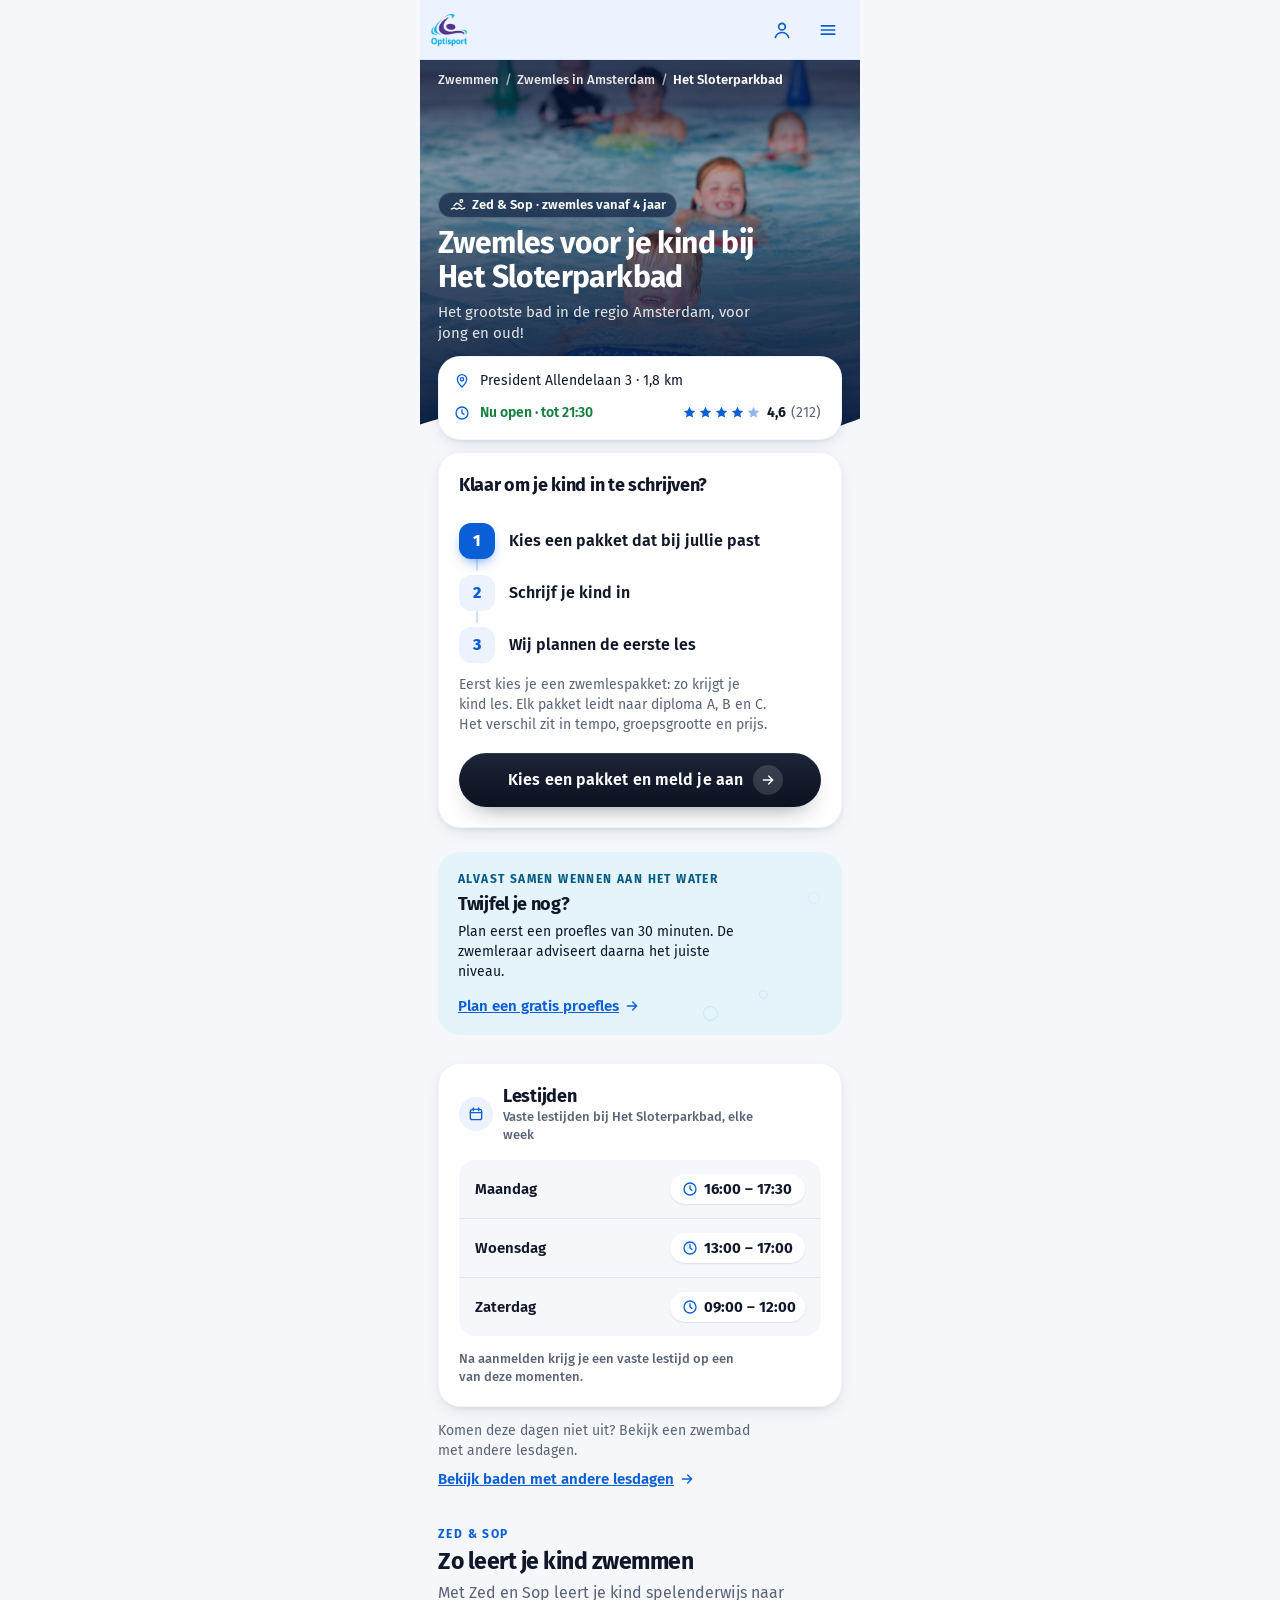
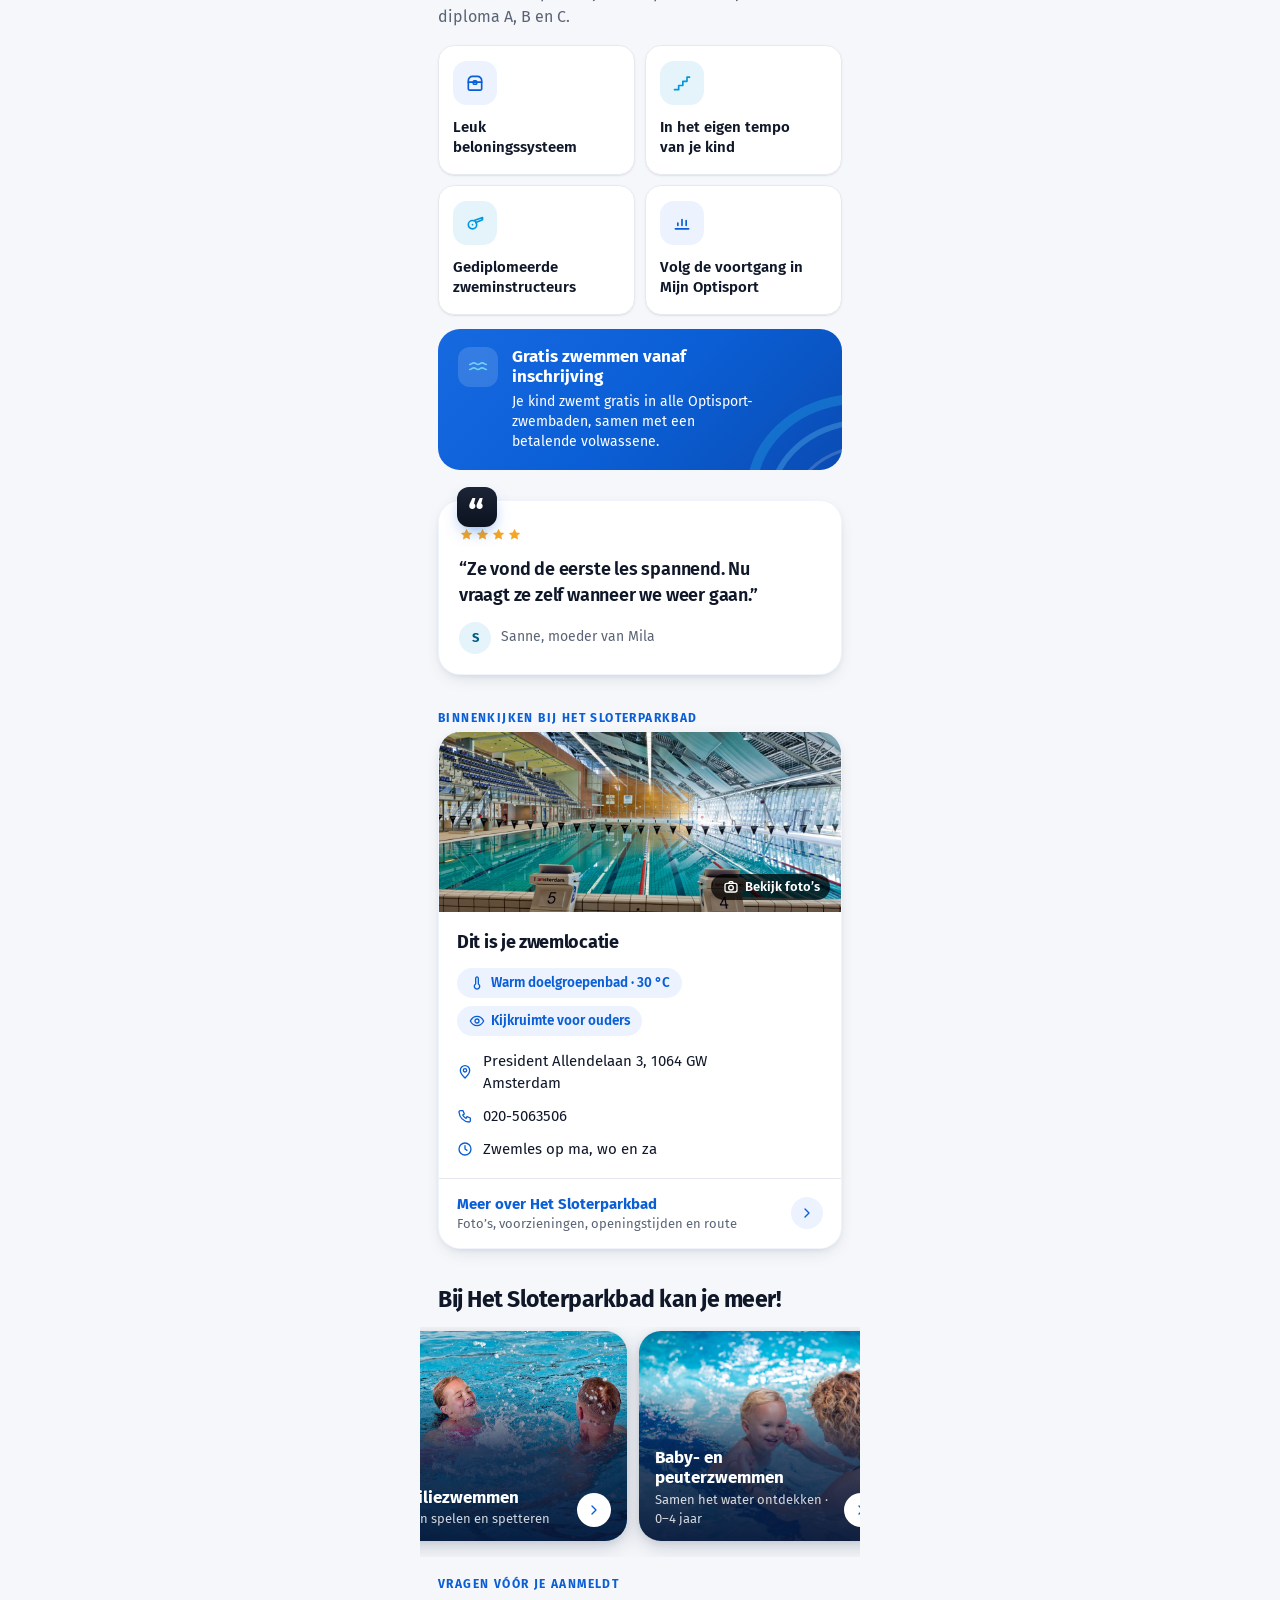
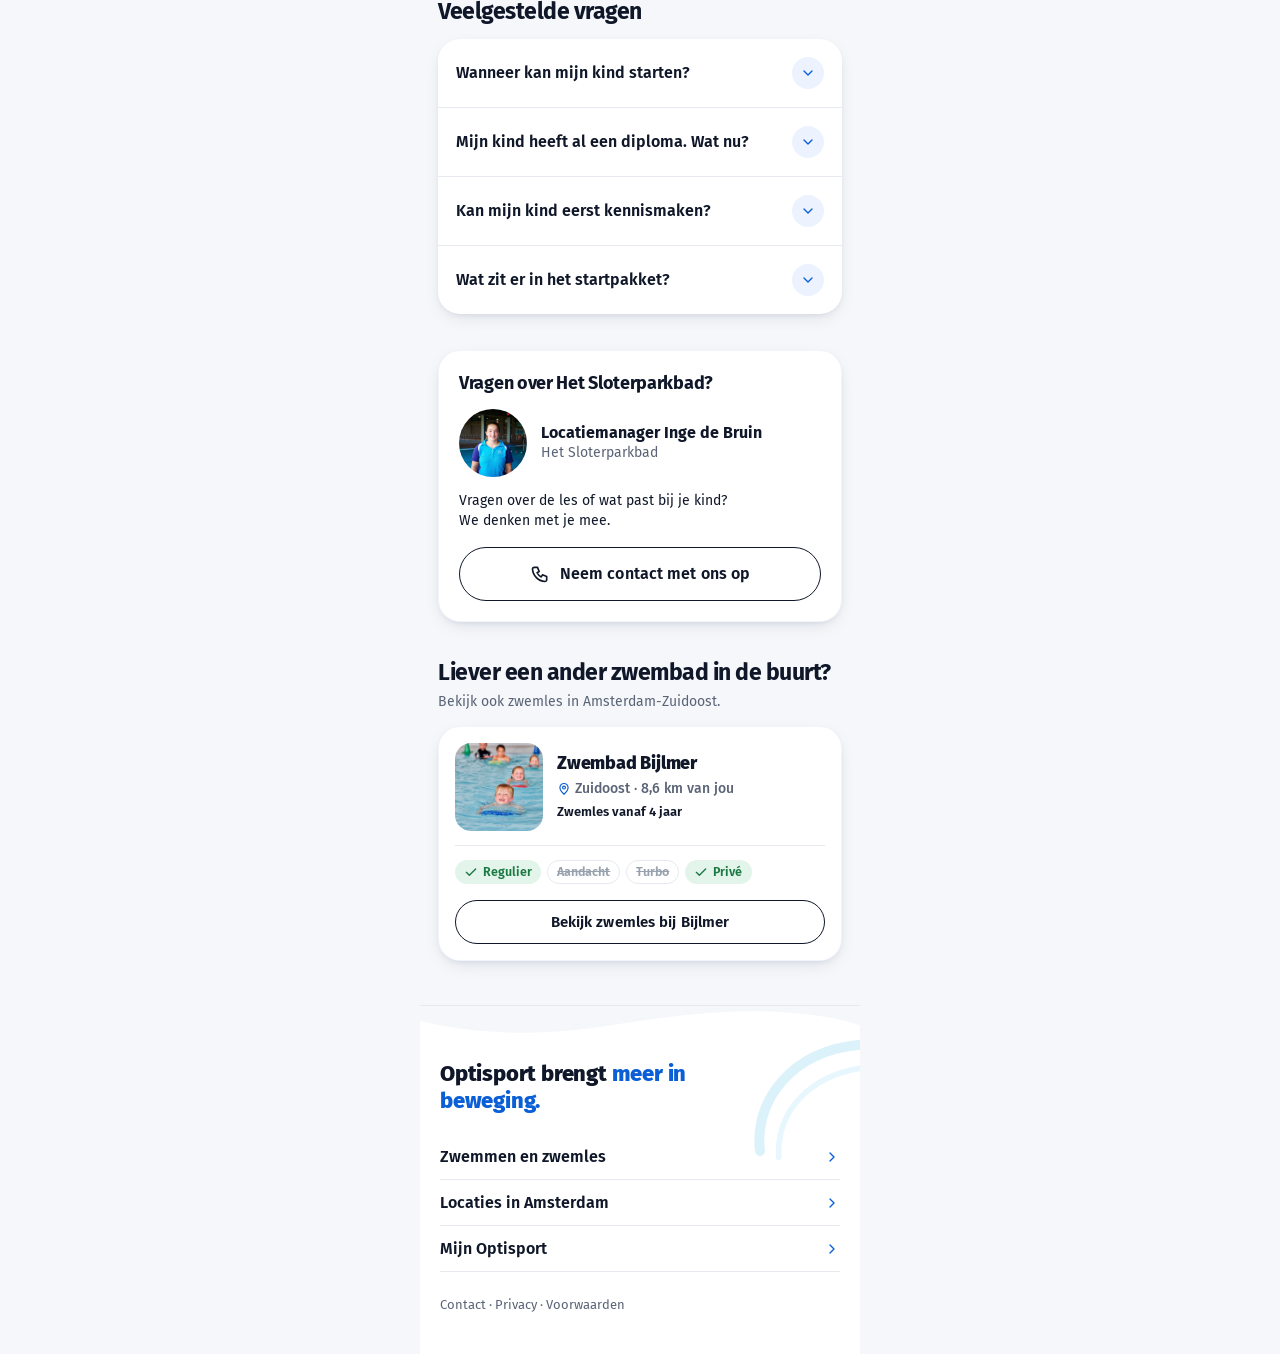
==== screens/02-sloterparkbad.html @ 62a580e4 "Zwemles klantreis prototype Co-Authored-By: Claude Opus 5.5 <noreply@anthropic.com>" ====
<!doctype html>
<html lang="nl">
<head>
  <meta charset="utf-8">
  <meta name="viewport" content="width=device-width, initial-scale=1">
  <title>Zwemles bij Het Sloterparkbad · Optisport</title>
  <link rel="stylesheet" href="../css/base.css">
  <style>
    /* NEW 02 · Het Sloterparkbad (Figma 737:11182) */
    .eyebrow { font-weight: 700; font-size: 12px; line-height: 14.4px; letter-spacing: 1.4px; text-transform: uppercase; color: var(--blue); }
    .h2 { font-weight: 700; font-size: 23px; line-height: 28px; letter-spacing: -0.5px; color: var(--ink); }
    .h3 { font-weight: 700; font-size: 18px; line-height: 24px; letter-spacing: -0.3px; color: var(--ink); }
    .link { display: inline-flex; align-items: center; gap: 5.3px; font-weight: 600; font-size: 15px; line-height: 18px; color: var(--blue); }
    .link span { text-decoration: underline; text-underline-position: from-font; }
    .link img { width: 16px; height: 16px; }
    .wrap { padding: 0 var(--gutter); }

    /* ---------- photo hero ---------- */
    .phero { position: relative; height: 400px; overflow: hidden; color: #fff; }
    .phero__img { position: absolute; left: 0; top: 0; width: 100%; height: 371px; object-fit: cover; }
    .phero__shade { position: absolute; left: 0; top: 0; width: 100%; height: 371px;
      background: linear-gradient(180deg, rgba(6,23,58,.8) 0%, rgba(6,23,58,.7) 12%, rgba(15,30,60,.3) 26%, rgba(15,30,60,.35) 38%, rgba(15,30,60,.72) 58%, rgba(6,23,58,.95) 100%); }
    .phero__wave { position: absolute; left: 0; top: 341px; width: 100%; height: 44px; }
    .phero__in { position: relative; padding: 0 var(--gutter); }
    .crumbs { height: 39.5px; padding-top: 12px; display: flex; gap: 5.6px; font-weight: 500; font-size: 13px; line-height: 15.6px; white-space: nowrap; color: rgba(255,255,255,.88); overflow: hidden; }
    .crumbs > * { flex: none; }
    .crumbs b { flex: 0 1 auto; min-width: 0; overflow: hidden; text-overflow: ellipsis; }
    .crumbs .sep { color: rgba(255,255,255,.6); }
    .crumbs b { font-weight: 600; color: #fff; }
    .pill-glass { margin-top: 92.5px; display: inline-flex; align-items: center; gap: 6px; height: 26px; padding: 0 10.3px 0 11px;
      background: rgba(6,23,58,.62); border: 1px solid rgba(255,255,255,.22); border-radius: 13px; backdrop-filter: blur(4px);
      font-weight: 600; font-size: 13px; line-height: 15.6px; white-space: nowrap; }
    .pill-glass img { width: 16px; height: 16px; }
    .phero h1 { margin-top: 8px; max-width: 318.6px; font-weight: 700; font-size: 30px; line-height: 34px; letter-spacing: -0.6px; }
    .phero__lead { margin-top: 8px; max-width: 345.3px; font-size: 15px; line-height: 21px; color: rgba(255,255,255,.85); }

    /* ---------- loc strip ---------- */
    .loc { position: relative; z-index: 2; margin: -104px var(--gutter) 0; min-height: 84px; padding: 12.8px 19.6px 12px 15px; overflow: hidden; }
    .loc__row { display: flex; flex-wrap: wrap; align-items: center; gap: 10px; font-size: 14px; line-height: 22px; white-space: nowrap; }
    .loc__row img { width: 16px; height: 16px; }
    .loc__row + .loc__row { margin-top: 10px; }
    .loc__open { font-weight: 600; color: #15803d; }
    .loc__rate { margin-left: auto; display: flex; align-items: center; }
    .loc__stars { display: flex; gap: 1px; margin-right: 6px; }
    .loc__stars img { width: 15px; height: 15px; }
    .loc__rate b { font-weight: 700; margin-right: 5.1px; }
    .loc__rate span { color: var(--muted); }

    /* ---------- steps card ---------- */
    .steps { position: relative; margin: 12px var(--gutter) 0; padding: 20px 20px 20px; }
    .step { display: flex; align-items: center; gap: 14px; min-height: 36px; font-weight: 600; font-size: 16px; line-height: 19.2px; }
    .step__n { width: 36px; height: 36px; border-radius: 12px; background: var(--bar); color: var(--blue); display: grid; place-items: center;
      font-weight: 800; font-size: 16px; line-height: 19.2px; flex: none; }
    .step__n--on { background: var(--blue); color: #fff; box-shadow: 0 6px 14px -6px rgba(11,95,214,.8); }
    .step__line { width: 2px; height: 12px; margin: 0 0 4px 17px; background: #cfe1ff; border-radius: 1px; }
    .steps .h3 { margin-bottom: 26px; }
    .steps__txt { margin-top: 11.8px; max-width: 309.9px; font-size: 14px; line-height: 20px; color: var(--muted); }
    .steps .btn { margin-top: 18.2px; padding-left: 11px; }

    /* ---------- trial ---------- */
    .trial { position: relative; margin: 24px var(--gutter) 0; min-height: 166px; padding: 19.8px 20px 20px; background: var(--sky); border-radius: 22px; overflow: hidden; }
    .trial .bub { position: absolute; border: 1.5px solid rgba(0,152,218,.14); border-radius: 50%; }
    .trial__eyebrow { font-weight: 700; font-size: 12px; line-height: 14.4px; letter-spacing: 1.4px; text-transform: uppercase; color: #035c85; }
    .trial .h3 { margin-top: 5.8px; }
    .trial p.trial__txt { margin-top: 5.8px; max-width: 298.8px; font-size: 14px; line-height: 20px; }
    .trial .link { margin-top: 15.2px; position: relative; }

    /* ---------- lestijden ---------- */
    .times { margin: 28px var(--gutter) 0; padding: 20px 20px 20.2px; }
    .times__head { display: flex; gap: 10px; }
    .times__head > div:last-child { min-width: 0; }
    .times__ic { width: 34px; height: 34px; border-radius: 17px; background: var(--bar); display: grid; place-items: center; margin-top: 13px; flex: none; }
    .times__ic img { width: 16px; height: 16px; }
    .times__sub { max-width: 250.5px; font-weight: 500; font-size: 13px; line-height: 18px; color: var(--muted); margin-top: -0.2px; }
    .sched { margin-top: 16.2px; background: var(--page); border-radius: 16px; }
    .sched__row { display: flex; align-items: center; justify-content: space-between; gap: 8px; height: 58px; padding: 0 16px; font-weight: 600; font-size: 15px; line-height: 18px; }
    .sched__row + .sched__row { height: 59px; border-top: 1px solid #e6eaf0; }
    .sched__time { display: flex; align-items: center; gap: 6px; width: 135.3px; height: 30px; padding-left: 12px; background: #fff; border-radius: 15px;
      font-weight: 700; white-space: nowrap; filter: drop-shadow(0 1px .5px rgba(15,30,60,.04)) drop-shadow(0 1px 1px rgba(15,30,60,.06)); }
    .sched__time img { width: 16px; height: 16px; }
    .times__foot { margin-top: 13.8px; max-width: 298.6px; font-weight: 500; font-size: 13px; line-height: 18px; color: var(--muted); }
    .other { margin-top: 13.8px; max-width: 338.5px; font-size: 14px; line-height: 20px; color: var(--muted); }
    .other + .link { margin-top: 9.2px; }

    /* ---------- Zed & Sop ---------- */
    .zed { margin-top: 38.8px; }
    .zed .h2 { margin-top: 5.6px; }
    .zed__lead { margin-top: 6.2px; max-width: 347.4px; font-size: 16px; line-height: 24px; color: var(--muted); }
    .feats { margin-top: 16px; display: grid; grid-template-columns: 1fr 1fr; gap: 10px; }
    .feat { min-width: 0; min-height: 130px; padding-bottom: 12px; height: auto; padding: 15px 14px 0; background: #fff; border: 1px solid #e6eaf0; border-radius: 16px;
      filter: drop-shadow(0 1px .5px rgba(15,30,60,.04)) drop-shadow(0 1px 1px rgba(15,30,60,.06)); }
    .feat__ic { width: 44px; height: 44px; border-radius: 14px; background: var(--bar); display: grid; place-items: center; }
    .feat__ic--sky { background: var(--sky); }
    .feat__ic img { width: 20px; height: 20px; }
    .feat p { margin-top: 12px; max-width: 144px; font-weight: 600; font-size: 15px; line-height: 20px; }
    @media (max-width: 380px) { .feat p { hyphens: auto; -webkit-hyphens: auto; overflow-wrap: anywhere; } }

    /* ---------- gratis zwemmen ---------- */
    .free { position: relative; margin: 14px var(--gutter) 0; min-height: 141px; padding: 18px 20px 16px 74px; border-radius: 22px; overflow: hidden; color: #fff;
      background: linear-gradient(135deg, #1769e0 0%, #0b5fd6 50%, #0a4cb4 100%); }
    .free__sw { position: absolute; right: -35px; top: 51px; width: 150px; height: 150px; }
    .free__ic { position: absolute; left: 20px; top: 18px; width: 40px; height: 40px; border-radius: 12px; background: rgba(255,255,255,.14); display: grid; place-items: center; }
    .free__ic img { width: 20px; height: 20px; }
    .free h3 { position: relative; max-width: 176.8px; font-weight: 700; font-size: 17px; line-height: 20.4px; padding-top: .1px; }
    .free p { position: relative; margin-top: 3.9px; max-width: 250.2px; font-size: 14px; line-height: 20px; }

    /* ---------- quote ---------- */
    .quote { position: relative; margin: 30px var(--gutter) 0; min-height: 175px; padding: 26px 20px 18px; }
    .quote__mark { position: absolute; left: 18px; top: -14px; width: 40px; height: 40px; border-radius: 12px;
      background: linear-gradient(180deg, #1c2536 0%, #0b1220 100%); box-shadow: 0 8px 18px -8px rgba(11,95,214,.8);
      color: #fff; font-weight: 800; font-size: 34px; line-height: 34px; padding: 9.8px 0 0 11.2px; overflow: hidden; }
    .quote__stars { display: flex; gap: 1px; }
    .quote__stars img { width: 15px; height: 15px; }
    .quote blockquote { margin-top: 14px; max-width: 305.1px; font-weight: 600; font-size: 18px; line-height: 26px; letter-spacing: -0.2px; }
    .quote__by { margin-top: 14px; display: flex; align-items: center; gap: 10px; font-size: 14px; line-height: 16.8px; color: var(--muted); }
    .quote__av { width: 32px; height: 32px; border-radius: 16px; background: var(--sky); color: #035c85; display: grid; place-items: center;
      font-weight: 700; font-size: 13px; line-height: 15.6px; }

    /* ---------- place card ---------- */
    .look { margin-top: 35.8px; }
    .place { position: relative; margin: 5.8px var(--gutter) 0; overflow: hidden; }
    .place__img { position: relative; height: 180px; margin-left: -1px; width: calc(100% + 2px); }
    .place__img img { width: 100%; height: 100%; object-fit: cover; }
    .place__pill { position: absolute; right: 12px; bottom: 12px; display: flex; align-items: center; gap: 6px; height: 26px; width: 119.2px; padding-left: 12px;
      background: rgba(0,0,0,.72); border-radius: 13px; color: #fff; font-weight: 600; font-size: 13px; line-height: 15.6px; white-space: nowrap; }
    .place__pill img { width: 16px; height: 16px; }
    .place__body { padding: 18px 18px 0; }
    .chip { display: inline-flex; align-items: center; gap: 6px; height: 30px; padding: 0 12px; border-radius: 15px; background: var(--bar);
      color: var(--blue); font-weight: 600; font-size: 13.5px; line-height: 16.2px; white-space: nowrap; }
    .chip img { width: 16px; height: 16px; }
    .chips { display: flex; flex-direction: column; align-items: flex-start; gap: 8px; margin-top: 14px; }
    .info { display: flex; min-width: 0; align-items: center; gap: 10px; margin-top: 11px; font-size: 15px; line-height: 22px; }
    .info img { width: 16px; height: 16px; flex: none; }
    .info--addr { margin-top: 14px; }
    .info--addr span { max-width: 230px; min-width: 0; }
    .more { position: relative; margin-top: 18px; min-height: 70px; padding-bottom: 12px; border-top: 1px solid #e6eaf0; padding: 16px 18px 0; display: block; }
    .more b { display: block; font-weight: 700; font-size: 15px; line-height: 18px; color: var(--blue); }
    .more span { display: block; margin-top: 1.2px; font-size: 13px; line-height: 19.2px; color: var(--muted); padding-right: 40px; }
    .more i { position: absolute; right: 18px; top: 18.5px; width: 32px; height: 32px; border-radius: 16px; background: var(--bar); display: grid; place-items: center; }
    .more i img { width: 16px; height: 16px; }

    /* ---------- activities carousel ---------- */
    .acts-title { margin-top: 35.8px; }
    .acts { margin-top: 14.2px; height: 230px; display: flex; gap: 12px; padding: 4px 18px 0; overflow-x: auto; overflow-y: hidden; scrollbar-width: none; }
    .acts::-webkit-scrollbar { display: none; }
    .acts.snap { scroll-snap-type: x mandatory; scroll-padding: 0 18px; }
    .act { position: relative; flex: none; width: 254.9px; height: 210px; border-radius: 22px; overflow: hidden; scroll-snap-align: start;
      filter: drop-shadow(0 2px 3px rgba(15,30,60,.08)) drop-shadow(0 6px 10px rgba(15,30,60,.18)); color: #fff; }
    .act > img { position: absolute; inset: 0; width: 100%; height: 100%; object-fit: cover; }
    .act::after { content: ""; position: absolute; inset: 0; background: linear-gradient(180deg, rgba(0,0,0,0) 25%, rgba(6,23,58,.75) 58%, rgba(6,23,58,.95) 100%); }
    .act__txt { position: absolute; z-index: 1; left: 16px; bottom: 12.6px; }
    .act__txt b { display: block; max-width: 176px; font-weight: 700; font-size: 17px; line-height: 20.4px; }
    .act__txt span { display: block; margin-top: 1.2px; max-width: 176px; font-size: 13px; line-height: 19.2px; color: rgba(255,255,255,.82); }
    .act__go { position: absolute; z-index: 1; right: 16px; bottom: 14px; width: 34px; height: 34px; border-radius: 17px; background: #fff; display: grid; place-items: center; }
    .act__go img { width: 16px; height: 16px; }

    /* ---------- FAQ ---------- */
    .faq-eyebrow { margin-top: 19.8px; }
    .faq-title { margin-top: 5.6px; }
    .faq { margin: 14.2px var(--gutter) 0; background: #fff; border-radius: 22px; box-shadow: var(--shadow-card); overflow: hidden; }
    .faq__item + .faq__item { border-top: 1px solid #e6eaf0; }
    .faq__q { position: relative; display: flex; align-items: center; width: 100%; min-height: 68px; padding: 17.8px 18px; text-align: left;
      font-weight: 600; font-size: 16px; line-height: 19.2px; }
    .faq__q span { max-width: calc(100% - 50px); }
    .faq__chev { position: absolute; right: 18px; top: 50%; margin-top: -16px; width: 32px; height: 32px; border-radius: 16px; background: var(--bar);
      display: grid; place-items: center; transform: rotate(90deg); transition: transform .2s ease; }
    .faq__chev img { width: 16px; height: 16px; }
    .faq__item.open .faq__chev { transform: rotate(-90deg); }
    .faq__a { display: none; padding: 0 18px 18px; font-size: 14px; line-height: 20px; color: var(--muted); }
    .faq__item.open .faq__a { display: block; }

    /* ---------- contact ---------- */
    .contact { margin: 36px var(--gutter) 0; padding: 20px 20px 20px; }
    .contact__who { margin-top: 14px; display: flex; align-items: center; gap: 14px; }
    .contact__av { width: 68px; height: 68px; border-radius: 34px; overflow: hidden; flex: none; }
    .contact__av img { width: 100%; height: 100%; object-fit: cover; }
    .contact__who > div:last-child { min-width: 0; }
    .contact__who b { display: block; font-weight: 700; font-size: 16px; line-height: 19.2px; }
    .contact__who span { display: block; margin-top: .5px; font-size: 14px; line-height: 20px; color: var(--muted); }
    .contact__txt { margin-top: 13.8px; max-width: 287.8px; font-size: 14px; line-height: 20px; }
    .contact .btn { margin-top: 16.2px; }
    .contact .btn img { width: 20px; height: 20px; }

    /* ---------- alternatief ---------- */
    .alt-title { margin-top: 35.8px; }
    .alt-sub { margin-top: 6px; font-size: 14px; line-height: 20px; color: var(--muted); }
    .alt { margin: 14.2px var(--gutter) 0; padding: 16px; }
    .alt__top { display: flex; gap: 14px; }
    .alt__top > div:last-child { min-width: 0; }
    .alt__media { width: 88px; height: 88px; border-radius: 16px; overflow: hidden; flex: none; }
    .alt__media img { width: 100%; height: 100%; object-fit: cover; }
    .alt__name { margin-top: 10.2px; font-weight: 800; font-size: 18px; line-height: 21.6px; letter-spacing: -0.2px; }
    .alt__dist { margin-top: 4px; display: flex; align-items: center; gap: 4px; font-weight: 500; font-size: 14px; line-height: 20px; color: var(--muted); }
    .alt__dist img { width: 14px; height: 14px; flex: none; }
    .alt__age { margin-top: 4px; font-weight: 600; font-size: 13px; line-height: 18px; }
    .tags { margin-top: 14px; border-top: 1px solid #e6eaf0; padding-top: 14px; display: flex; flex-wrap: wrap; gap: 6px; }
    .tag { display: flex; align-items: center; height: 24px; border-radius: 12px; font-weight: 600; font-size: 12.5px; line-height: 15px; white-space: nowrap; }
    .tag--on { gap: 4px; padding: 0 9.3px 0 8px; background: #e3f4ea; color: #1b7a43; }
    .tag--on img { width: 16px; height: 16px; }
    .tag--off { padding: 0 9px; border: 1px solid #e6eaf0; color: #98a1ae; text-decoration: line-through; text-decoration-skip-ink: none; }
    .alt .btn { margin-top: 16px; height: 44px; border-radius: 22px; font-size: 15px; line-height: 18px; }

    /* ---------- footer ---------- */
    .foot { position: relative; margin-top: 44px; min-height: 349.3px; padding-bottom: 20px; background: #fff; border-top: 1px solid #e6eaf0; overflow: hidden; padding: 55.5px 20px 0; }
    .foot__wave { position: absolute; left: 0; top: -1px; width: 100%; height: 34px; }
    .foot__sw { position: absolute; right: -25px; top: 20px; width: 150px; height: 150px; }
    .foot__claim { position: relative; max-width: 247.2px; font-weight: 800; font-size: 22px; line-height: 26.4px; letter-spacing: -0.2px; }
    .foot__claim em { font-style: normal; color: var(--blue); }
    .foot__links { position: relative; margin-top: 21.5px; }
    .foot__links a { display: flex; align-items: center; justify-content: space-between; height: 44px; border-bottom: 1px solid #e6eaf0;
      font-weight: 600; font-size: 16px; line-height: 19.2px; }
    .foot__links a + a { margin-top: 2px; }
    .foot__links img { width: 16px; height: 16px; }
    .foot__legal { position: relative; margin-top: 25.9px; font-size: 13px; line-height: 15.6px; color: var(--muted); }
  </style>
</head>
<body>
<div class="screen">
  <header class="os-bar">
    <img class="os-bar__logo" src="../assets/5b88d.png" alt="Optisport">
    <a href="#" class="os-bar__icon os-bar__icon--user" aria-label="Mijn Optisport"><img src="../assets/5d9eb.svg" width="20" height="20" alt=""></a>
    <button class="os-bar__icon os-bar__icon--menu" aria-label="Menu"><img src="../assets/847ef.svg" width="20" height="20" alt=""></button>
  </header>

  <!-- photo hero -->
  <section class="phero">
    <img class="phero__img" src="../assets/f06ce.png" alt="">
    <div class="phero__shade"></div>
    <img class="phero__wave" src="../assets/1332f.svg" width="390" height="44" alt="">
    <div class="phero__in">
      <nav class="crumbs" aria-label="Kruimelpad">
        <a href="#">Zwemmen</a><span class="sep">/</span><a href="01-zwemles-amsterdam.html">Zwemles in Amsterdam</a><span class="sep">/</span><b>Het Sloterparkbad</b>
      </nav>
      <div class="pill-glass"><img src="../assets/069de.svg" width="16" height="16" alt="">Zed &amp; Sop · zwemles vanaf 4 jaar</div>
      <h1>Zwemles voor je kind bij Het Sloterparkbad</h1>
      <p class="phero__lead">Het grootste bad in de regio Amsterdam, voor jong en oud!</p>
    </div>
  </section>

  <!-- adres / openingstijden -->
  <div class="card loc">
    <p class="loc__row"><img src="../assets/a7cdd.svg" width="16" height="16" alt="">President Allendelaan 3 · 1,8 km</p>
    <div class="loc__row">
      <img src="../assets/0c7d9.svg" width="16" height="16" alt=""><span class="loc__open">Nu open · tot 21:30</span>
      <div class="loc__rate">
        <div class="loc__stars">
          <img src="../assets/ccf11.svg" width="15" height="15" alt=""><img src="../assets/ccf11.svg" width="15" height="15" alt=""><img src="../assets/ccf11.svg" width="15" height="15" alt=""><img src="../assets/ccf11.svg" width="15" height="15" alt=""><img src="../assets/dbc26.svg" width="15" height="15" alt="">
        </div>
        <b>4,6</b><span>(212)</span>
      </div>
    </div>
  </div>

  <!-- stappen -->
  <section class="card steps">
    <h2 class="h3">Klaar om je kind in te schrijven?</h2>
    <div class="step"><span class="step__n step__n--on">1</span>Kies een pakket dat bij jullie past</div>
    <div class="step__line"></div>
    <div class="step"><span class="step__n">2</span>Schrijf je kind in</div>
    <div class="step__line"></div>
    <div class="step"><span class="step__n">3</span>Wij plannen de eerste les</div>
    <p class="steps__txt">Eerst kies je een zwemlespakket: zo krijgt je kind les. Elk pakket leidt naar diploma A, B en C. Het verschil zit in tempo, groepsgrootte en prijs.</p>
    <a class="btn btn-primary" href="02b-zwemlespakket.html">Kies een pakket en meld je aan<span class="btn__arrow"><img src="../assets/ce6c4.svg" width="16" height="16" alt=""></span></a>
  </section>

  <!-- proefles -->
  <section class="trial">
    <i class="bub" style="right:74.4px;top:138.3px;width:8.8px;height:8.8px;opacity:.9"></i>
    <i class="bub" style="right:124.5px;top:153.8px;width:15px;height:15px;opacity:.95"></i>
    <i class="bub" style="right:22px;top:40px;width:12px;height:12px;opacity:.5"></i>
    <p class="trial__eyebrow">Alvast samen wennen aan het water</p>
    <h2 class="h3">Twijfel je nog?</h2>
    <p class="trial__txt">Plan eerst een proefles van 30 minuten. De zwemleraar adviseert daarna het juiste niveau.</p>
    <a class="link" href="#"><span>Plan een gratis proefles</span><img src="../assets/c2886.svg" width="16" height="16" alt=""></a>
  </section>

  <!-- lestijden -->
  <section class="card times">
    <div class="times__head">
      <div class="times__ic"><img src="../assets/b59a3.svg" width="16" height="16" alt=""></div>
      <div>
        <h2 class="h3">Lestijden</h2>
        <p class="times__sub">Vaste lestijden bij Het Sloterparkbad, elke week</p>
      </div>
    </div>
    <div class="sched">
      <div class="sched__row">Maandag<span class="sched__time"><img src="../assets/0c7d9.svg" width="16" height="16" alt="">16:00 – 17:30</span></div>
      <div class="sched__row">Woensdag<span class="sched__time"><img src="../assets/0c7d9.svg" width="16" height="16" alt="">13:00 – 17:00</span></div>
      <div class="sched__row">Zaterdag<span class="sched__time"><img src="../assets/0c7d9.svg" width="16" height="16" alt="">09:00 – 12:00</span></div>
    </div>
    <p class="times__foot">Na aanmelden krijg je een vaste lestijd op een van deze momenten.</p>
  </section>

  <div class="wrap">
    <p class="other">Komen deze dagen niet uit? Bekijk een zwembad met andere lesdagen.</p>
    <a class="link" href="01-zwemles-amsterdam.html"><span>Bekijk baden met andere lesdagen</span><img src="../assets/c2886.svg" width="16" height="16" alt=""></a>

    <!-- Zed & Sop -->
    <section class="zed">
      <p class="eyebrow">Zed &amp; Sop</p>
      <h2 class="h2">Zo leert je kind zwemmen</h2>
      <p class="zed__lead">Met Zed en Sop leert je kind spelenderwijs naar diploma A, B en C.</p>
      <div class="feats">
        <div class="feat"><div class="feat__ic"><img src="../assets/b5486.svg" width="20" height="20" alt=""></div><p>Leuk beloningssysteem</p></div>
        <div class="feat"><div class="feat__ic feat__ic--sky"><img src="../assets/e442c.svg" width="20" height="20" alt=""></div><p>In het eigen tempo van je kind</p></div>
        <div class="feat"><div class="feat__ic feat__ic--sky"><img src="../assets/c47f8.svg" width="20" height="20" alt=""></div><p>Gediplomeerde zweminstructeurs</p></div>
        <div class="feat"><div class="feat__ic"><img src="../assets/4a75a.svg" width="20" height="20" alt=""></div><p>Volg de voortgang in Mijn Optisport</p></div>
      </div>
    </section>
  </div>

  <!-- gratis zwemmen -->
  <section class="free">
    <img class="free__sw" src="../assets/c874e.svg" width="150" height="150" alt="">
    <div class="free__ic"><img src="../assets/93329.svg" width="20" height="20" alt=""></div>
    <h3>Gratis zwemmen vanaf inschrijving</h3>
    <p>Je kind zwemt gratis in alle Optisport-zwembaden, samen met een betalende volwassene.</p>
  </section>

  <!-- quote -->
  <figure class="card quote">
    <div class="quote__mark" aria-hidden="true">“</div>
    <div class="quote__stars">
      <img src="../assets/ec763.svg" width="15" height="15" alt=""><img src="../assets/ec763.svg" width="15" height="15" alt=""><img src="../assets/ec763.svg" width="15" height="15" alt=""><img src="../assets/ec763.svg" width="15" height="15" alt="">
    </div>
    <blockquote>“Ze vond de eerste les spannend. Nu vraagt ze zelf wanneer we weer gaan.”</blockquote>
    <figcaption class="quote__by"><span class="quote__av">S</span>Sanne, moeder van Mila</figcaption>
  </figure>

  <!-- binnenkijken -->
  <p class="eyebrow wrap look">Binnenkijken bij Het Sloterparkbad</p>
  <section class="card place">
    <div class="place__img">
      <img src="../assets/371ac.png" alt="Zwembad van Het Sloterparkbad">
      <a href="#" class="place__pill"><img src="../assets/c6394.svg" width="16" height="16" alt="">Bekijk foto’s</a>
    </div>
    <div class="place__body">
      <h2 class="h3">Dit is je zwemlocatie</h2>
      <div class="chips">
        <span class="chip"><img src="../assets/cd53e.svg" width="16" height="16" alt="">Warm doelgroepenbad · 30 °C</span>
        <span class="chip"><img src="../assets/300d5.svg" width="16" height="16" alt="">Kijkruimte voor ouders</span>
      </div>
      <p class="info info--addr"><img src="../assets/a7cdd.svg" width="16" height="16" alt=""><span>President Allendelaan 3, 1064 GW Amsterdam</span></p>
      <p class="info"><img src="../assets/e19e4.svg" width="16" height="16" alt="">020-5063506</p>
      <p class="info"><img src="../assets/0c7d9.svg" width="16" height="16" alt="">Zwemles op ma, wo en za</p>
    </div>
    <a class="more" href="#"><b>Meer over Het Sloterparkbad</b><span>Foto’s, voorzieningen, openingstijden en route</span><i><img src="../assets/f3c92.svg" width="16" height="16" alt=""></i></a>
  </section>

  <!-- meer activiteiten -->
  <h2 class="h2 wrap acts-title">Bij Het Sloterparkbad kan je meer!</h2>
  <div class="acts" id="acts">
    <a class="act" href="#"><img src="../assets/6709b.png" alt=""><div class="act__txt"><b>Familiezwemmen</b><span>Samen spelen en spetteren</span></div><span class="act__go"><img src="../assets/f3c92.svg" width="16" height="16" alt=""></span></a>
    <a class="act" href="#"><img src="../assets/5eb49.png" alt=""><div class="act__txt"><b>Baby- en peuterzwemmen</b><span>Samen het water ontdekken · 0–4 jaar</span></div><span class="act__go"><img src="../assets/f3c92.svg" width="16" height="16" alt=""></span></a>
    <a class="act" href="#"><img src="../assets/371ac.png" alt=""><div class="act__txt"><b>Banenzwemmen</b><span>Even tijd voor jezelf</span></div><span class="act__go"><img src="../assets/f3c92.svg" width="16" height="16" alt=""></span></a>
  </div>

  <!-- FAQ -->
  <p class="eyebrow wrap faq-eyebrow">Vragen vóór je aanmeldt</p>
  <h2 class="h2 wrap faq-title">Veelgestelde vragen</h2>
  <div class="faq">
    <div class="faq__item">
      <button class="faq__q" type="button" aria-expanded="false"><span>Wanneer kan mijn kind starten?</span><i class="faq__chev"><img src="../assets/f3c92.svg" width="16" height="16" alt=""></i></button>
      <p class="faq__a">Na je aanmelding plannen wij de eerste les op een van de vaste lestijden. Je ontvangt een lesvoorstel dat je eerst beoordeelt.</p>
    </div>
    <div class="faq__item">
      <button class="faq__q" type="button" aria-expanded="false"><span>Mijn kind heeft al een diploma. Wat nu?</span><i class="faq__chev"><img src="../assets/f3c92.svg" width="16" height="16" alt=""></i></button>
      <p class="faq__a">Geef bij de inschrijving aan welk diploma je kind al heeft. Dan stroomt je kind in op het juiste niveau richting diploma B of C.</p>
    </div>
    <div class="faq__item">
      <button class="faq__q" type="button" aria-expanded="false"><span>Kan mijn kind eerst kennismaken?</span><i class="faq__chev"><img src="../assets/f3c92.svg" width="16" height="16" alt=""></i></button>
      <p class="faq__a">Ja. Plan een gratis proefles van 30 minuten. De zwemleraar adviseert daarna het juiste niveau.</p>
    </div>
    <div class="faq__item">
      <button class="faq__q" type="button" aria-expanded="false"><span>Wat zit er in het startpakket?</span><i class="faq__chev"><img src="../assets/f3c92.svg" width="16" height="16" alt=""></i></button>
      <p class="faq__a">Alles wat je kind nodig heeft om met Zed en Sop te beginnen. Je ziet de inhoud bij het kiezen van een zwemlespakket.</p>
    </div>
  </div>

  <!-- contact -->
  <section class="card contact">
    <h2 class="h3">Vragen over Het Sloterparkbad?</h2>
    <div class="contact__who">
      <div class="contact__av"><img src="../assets/0c947.png" alt="Inge de Bruin"></div>
      <div><b>Locatiemanager Inge de Bruin</b><span>Het Sloterparkbad</span></div>
    </div>
    <p class="contact__txt">Vragen over de les of wat past bij je kind? We denken met je mee.</p>
    <a class="btn btn-secondary" href="tel:0205063506"><img src="../assets/544bc.svg" width="20" height="20" alt="">Neem contact met ons op</a>
  </section>

  <!-- ander zwembad -->
  <h2 class="h2 wrap alt-title">Liever een ander zwembad in de buurt?</h2>
  <p class="wrap alt-sub">Bekijk ook zwemles in Amsterdam-Zuidoost.</p>
  <section class="card alt">
    <div class="alt__top">
      <div class="alt__media"><img src="../assets/f06ce.png" alt=""></div>
      <div>
        <h3 class="alt__name">Zwembad Bijlmer</h3>
        <p class="alt__dist"><img src="../assets/735c3.svg" width="14" height="14" alt="">Zuidoost · 8,6 km van jou</p>
        <p class="alt__age">Zwemles vanaf 4 jaar</p>
      </div>
    </div>
    <div class="tags">
      <span class="tag tag--on"><img src="../assets/8d713.svg" width="16" height="16" alt="">Regulier</span>
      <span class="tag tag--off">Aandacht</span>
      <span class="tag tag--off">Turbo</span>
      <span class="tag tag--on"><img src="../assets/8d713.svg" width="16" height="16" alt="">Privé</span>
    </div>
    <a class="btn btn-secondary" href="#">Bekijk zwemles bij Bijlmer</a>
  </section>

  <!-- footer -->
  <footer class="foot">
    <img class="foot__wave" src="../assets/80171.svg" width="390" height="34" alt="">
    <img class="foot__sw" src="../assets/91a0e.svg" width="150" height="150" alt="">
    <p class="foot__claim">Optisport brengt <em>meer in beweging.</em></p>
    <nav class="foot__links">
      <a href="#">Zwemmen en zwemles<img src="../assets/f3c92.svg" width="16" height="16" alt=""></a>
      <a href="01-zwemles-amsterdam.html">Locaties in Amsterdam<img src="../assets/f3c92.svg" width="16" height="16" alt=""></a>
      <a href="#">Mijn Optisport<img src="../assets/f3c92.svg" width="16" height="16" alt=""></a>
    </nav>
    <p class="foot__legal">Contact · Privacy · Voorwaarden</p>
  </footer>
</div>


<script>
  // FAQ-accordeon
  document.querySelectorAll('.faq__q').forEach(function (q) {
    q.addEventListener('click', function () {
      var item = q.parentElement, open = item.classList.toggle('open');
      q.setAttribute('aria-expanded', open);
    });
  });
  // Carrousel: start in de Figma-stand (eerste kaart deels uit beeld), scroll-snap zodra er gescrold wordt
  (function () {
    var acts = document.getElementById('acts');
    acts.scrollLeft = 66;
    function snap() { acts.classList.add('snap'); }
    ['pointerdown', 'touchstart', 'wheel'].forEach(function (e) { acts.addEventListener(e, snap, { once: true, passive: true }); });
  })();
</script>
</body>
</html>
---- css/base.css ----
/* ==========================================================
   Optisport · Klantreis zwemles — gedeelde basis
   Bron: Figma "Klantreis" · AANgepaste flow 091126 (node 725:8379)
   Alle schermen zijn 390px breed (mobiel).
   ========================================================== */

@import url("https://fonts.googleapis.com/css2?family=Fira+Sans:ital,wght@0,400;0,500;0,600;0,700;0,800;1,400&display=swap");

:root {
  /* kleuren */
  --blue: #0b5fd6;
  --blue-2: #1769e0;
  --ink: #0f1729;
  --muted: #5a6476;
  --line: #d3d9e2;
  --page: #f5f7fa;
  --bar: #ecf3ff;
  --sky: #e5f4fb;
  --white: #ffffff;

  /* schaduwen */
  --shadow-card: 0 2px 6px -2px rgba(15, 30, 60, 0.08), 0 6px 20px -8px rgba(15, 30, 60, 0.18);
  --shadow-sm: 0 1px 1px 0 rgba(15, 30, 60, 0.04), 0 1px 2px 0 rgba(15, 30, 60, 0.06);
  --shadow-dock: 0 -12px 30px -18px rgba(15, 30, 60, 0.35);
  --shadow-btn: 0 12px 24px -14px rgba(11, 18, 32, 0.55);

  --gutter: 18px;
  --screen-max: 440px; /* breedste telefoon (iPhone Pro Max) */
  --font: "Fira Sans", system-ui, -apple-system, sans-serif;
}

* { box-sizing: border-box; margin: 0; padding: 0; }
html { -webkit-text-size-adjust: 100%; }
body {
  font-family: var(--font);
  color: var(--ink);
  background: var(--page);
  -webkit-font-smoothing: antialiased;
}
body:has(.screen.g) { background: #f1f3f4; }
img, svg { display: block; }
button { font: inherit; color: inherit; background: none; border: 0; cursor: pointer; }
a { color: inherit; text-decoration: none; }
input, select, textarea { font: inherit; color: inherit; }

/* ---------- telefoon-kolom ---------- */
.screen {
  position: relative;
  width: 100%;
  max-width: var(--screen-max);
  min-height: 100vh;
  min-height: 100dvh;
  margin: 0 auto;
  background: var(--page);
  overflow-x: clip;
}

/* ---------- os-bar (Optisport header) ---------- */
.os-bar {
  position: sticky; top: 0; z-index: 50;
  height: 60px;
  background: var(--bar);
  border-bottom: 1px solid rgba(11, 95, 214, 0.08);
  backdrop-filter: blur(8px);
  display: flex; align-items: center;
}
.os-bar__logo { position: absolute; left: 8px; top: 2.5px; width: 42px; height: 54px; mix-blend-mode: multiply; object-fit: cover; }
.os-bar__icon { position: absolute; top: 19.5px; width: 20px; height: 20px; }
.os-bar__icon--user { right: 68px; }
.os-bar__icon--menu { right: 22px; }

/* ---------- hero (blauw verloop met swoosh) ---------- */
.mo-hero {
  position: relative; overflow: hidden;
  background:
    linear-gradient(180deg, #0b5fd6 0%, #1769e0 58%, rgba(23, 105, 224, 0.55) 76%, rgba(245, 247, 250, 0) 100%),
    var(--page);
  color: var(--white);
}
.mo-hero__swoosh { position: absolute; right: -25px; top: -30px; width: 150px; height: 150px; pointer-events: none; }

/* ---------- typografie ---------- */
.t-eyebrow { font-weight: 700; font-size: 11px; line-height: 13.2px; letter-spacing: 1.1px; text-transform: uppercase; color: var(--blue); }
.t-body { font-size: 15px; line-height: 18px; }
.t-small { font-size: 14px; line-height: 20px; }
.t-muted { color: var(--muted); }

/* ---------- kaarten ---------- */
.card {
  background: var(--white);
  border: 1px solid rgba(11, 95, 214, 0.06);
  border-radius: 22px;
  box-shadow: var(--shadow-card);
}

/* ---------- knoppen ---------- */
.btn {
  position: relative;
  display: flex; align-items: center; justify-content: center; gap: 10px;
  width: 100%; height: 54px;
  border-radius: 27px;
  font-weight: 600; font-size: 16px; line-height: 19.2px; letter-spacing: 0.1px;
  text-align: center;
  transition: transform .12s ease, filter .12s ease;
}
.btn:active { transform: scale(0.985); }
.btn-primary {
  color: var(--white);
  background: linear-gradient(180deg, #1c2536 0%, #0b1220 100%);
  box-shadow: var(--shadow-btn), inset 0 1px 0 0 rgba(255, 255, 255, 0.08);
}
.btn-primary:hover { filter: brightness(1.12); }
.btn-secondary {
  color: var(--ink);
  background: transparent;
  border: 1.5px solid var(--ink);
}
.btn-secondary:hover { background: rgba(15, 23, 41, 0.04); }
.btn__arrow {
  width: 30px; height: 30px; border-radius: 15px;
  background: rgba(255, 255, 255, 0.14);
  display: grid; place-items: center; flex: none;
}
.btn__arrow img { width: 16px; height: 16px; }

/* ---------- dock (sticky onderbalk) ---------- */
.dock {
  position: sticky; bottom: 0; z-index: 40;
  background: rgba(255, 255, 255, 0.92);
  backdrop-filter: blur(9px);
  border-top: 1px solid rgba(11, 95, 214, 0.08);
  border-radius: 26px 26px 0 0;
  box-shadow: var(--shadow-dock);
  padding: 14px var(--gutter) 19px;
}

/* ---------- kalender-tegeltje ---------- */
.cal {
  background: var(--white); border-radius: 14px; overflow: hidden;
  box-shadow: var(--shadow-card);
  text-align: center; flex: none;
}
.cal__m { background: var(--blue); color: var(--white); font-weight: 700; text-transform: uppercase; }
.cal__d { font-weight: 800; color: var(--ink); }
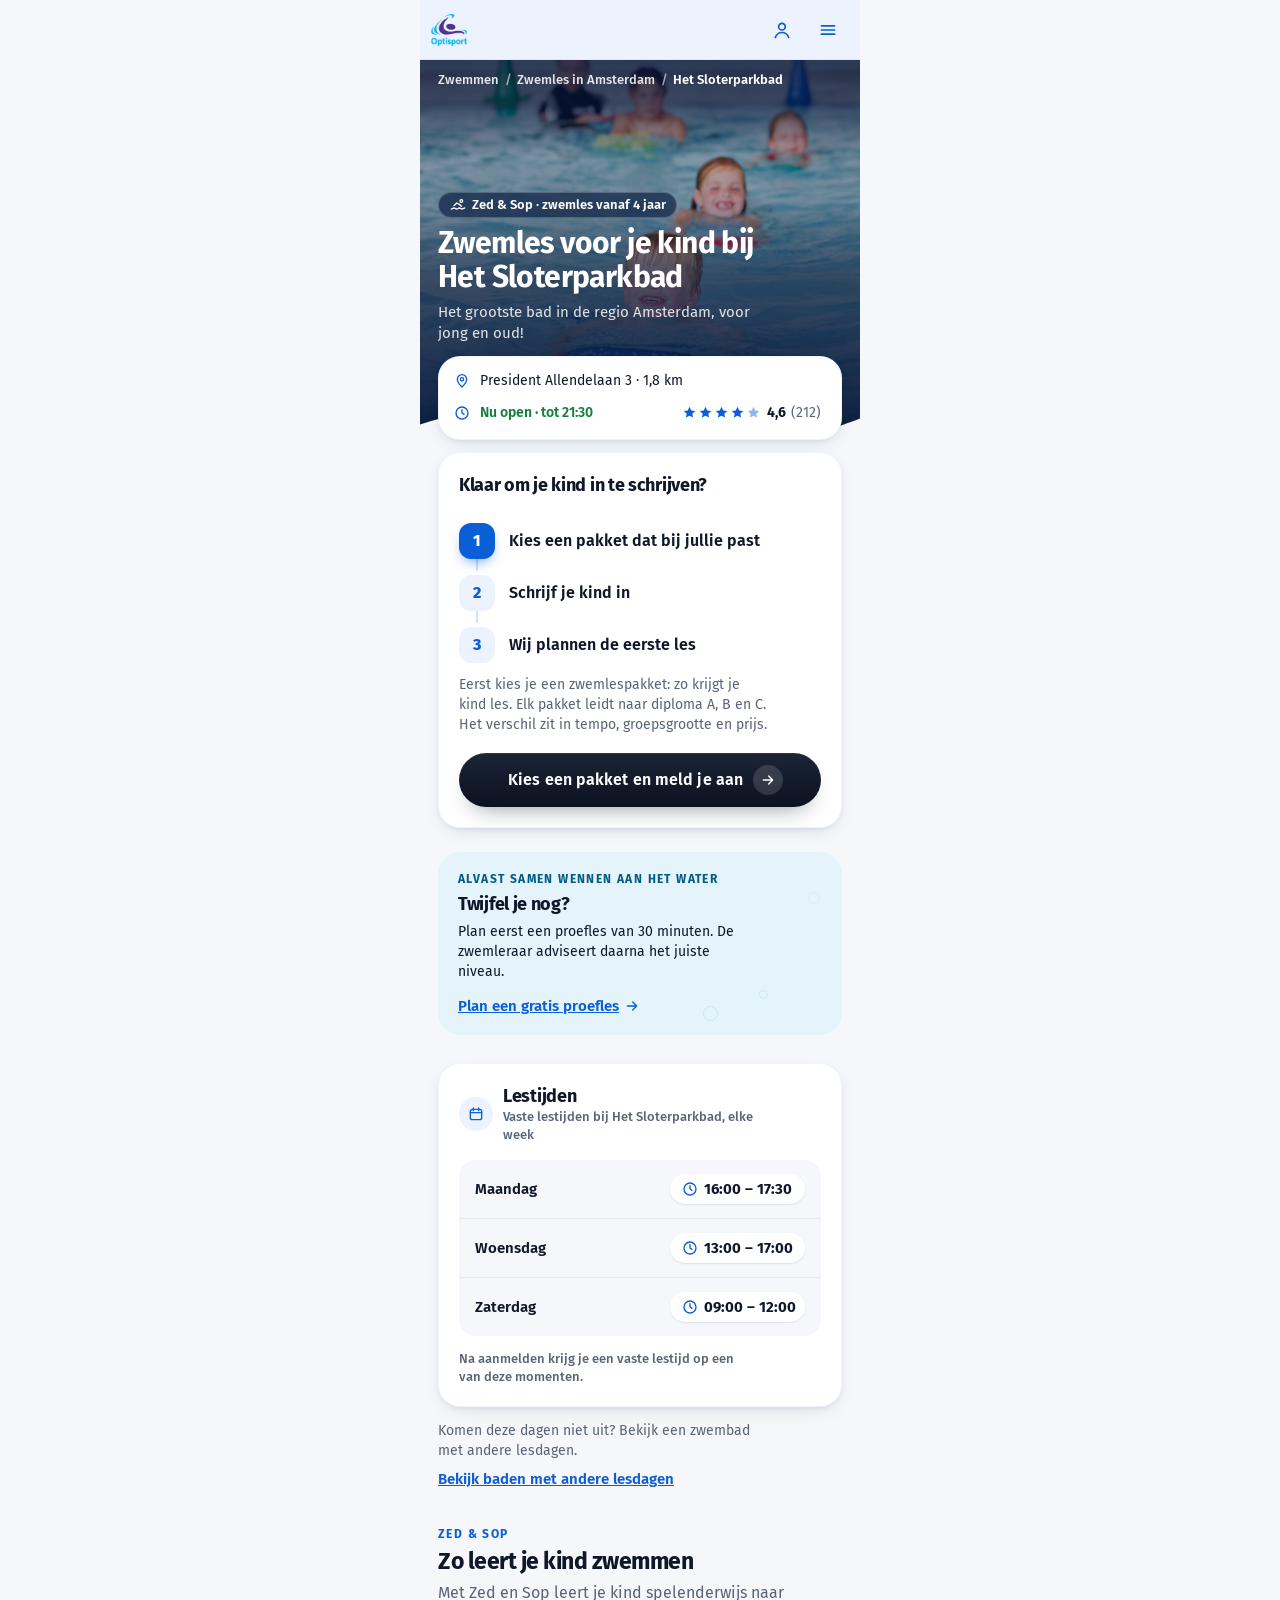
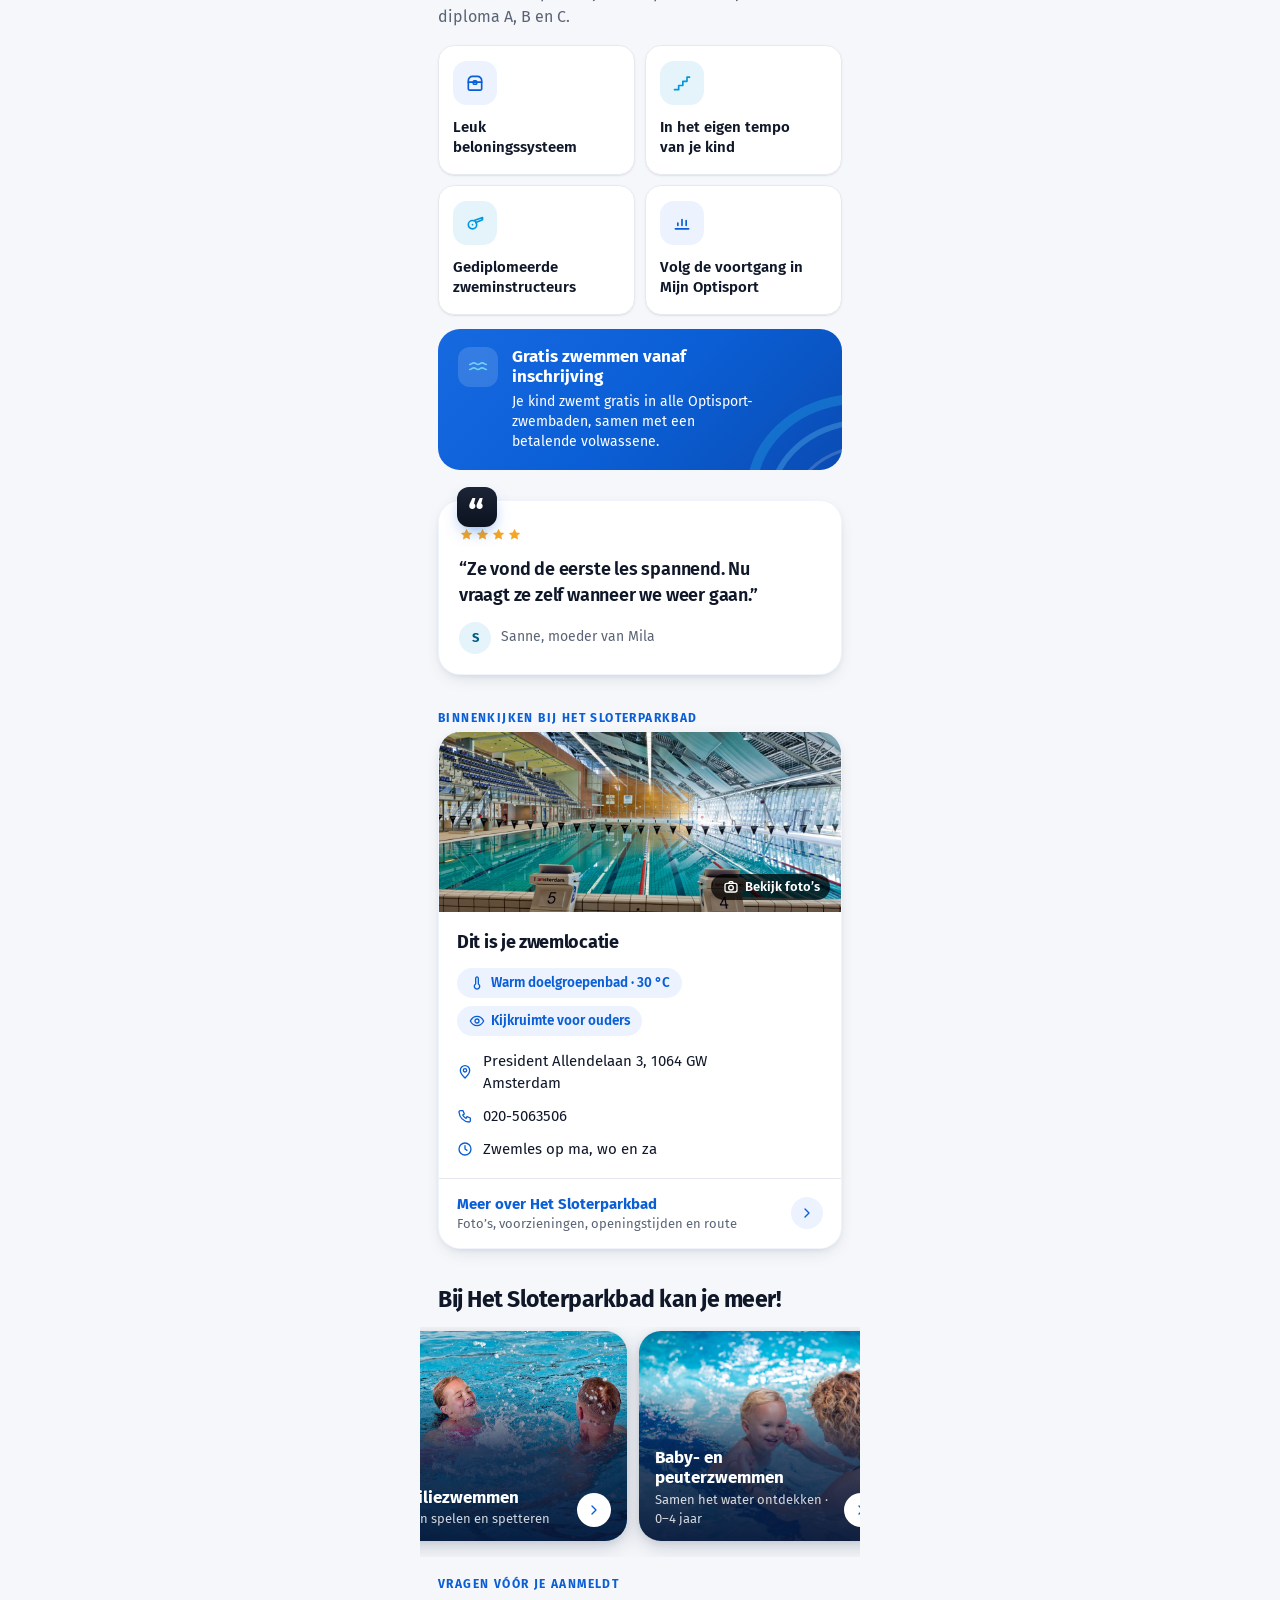
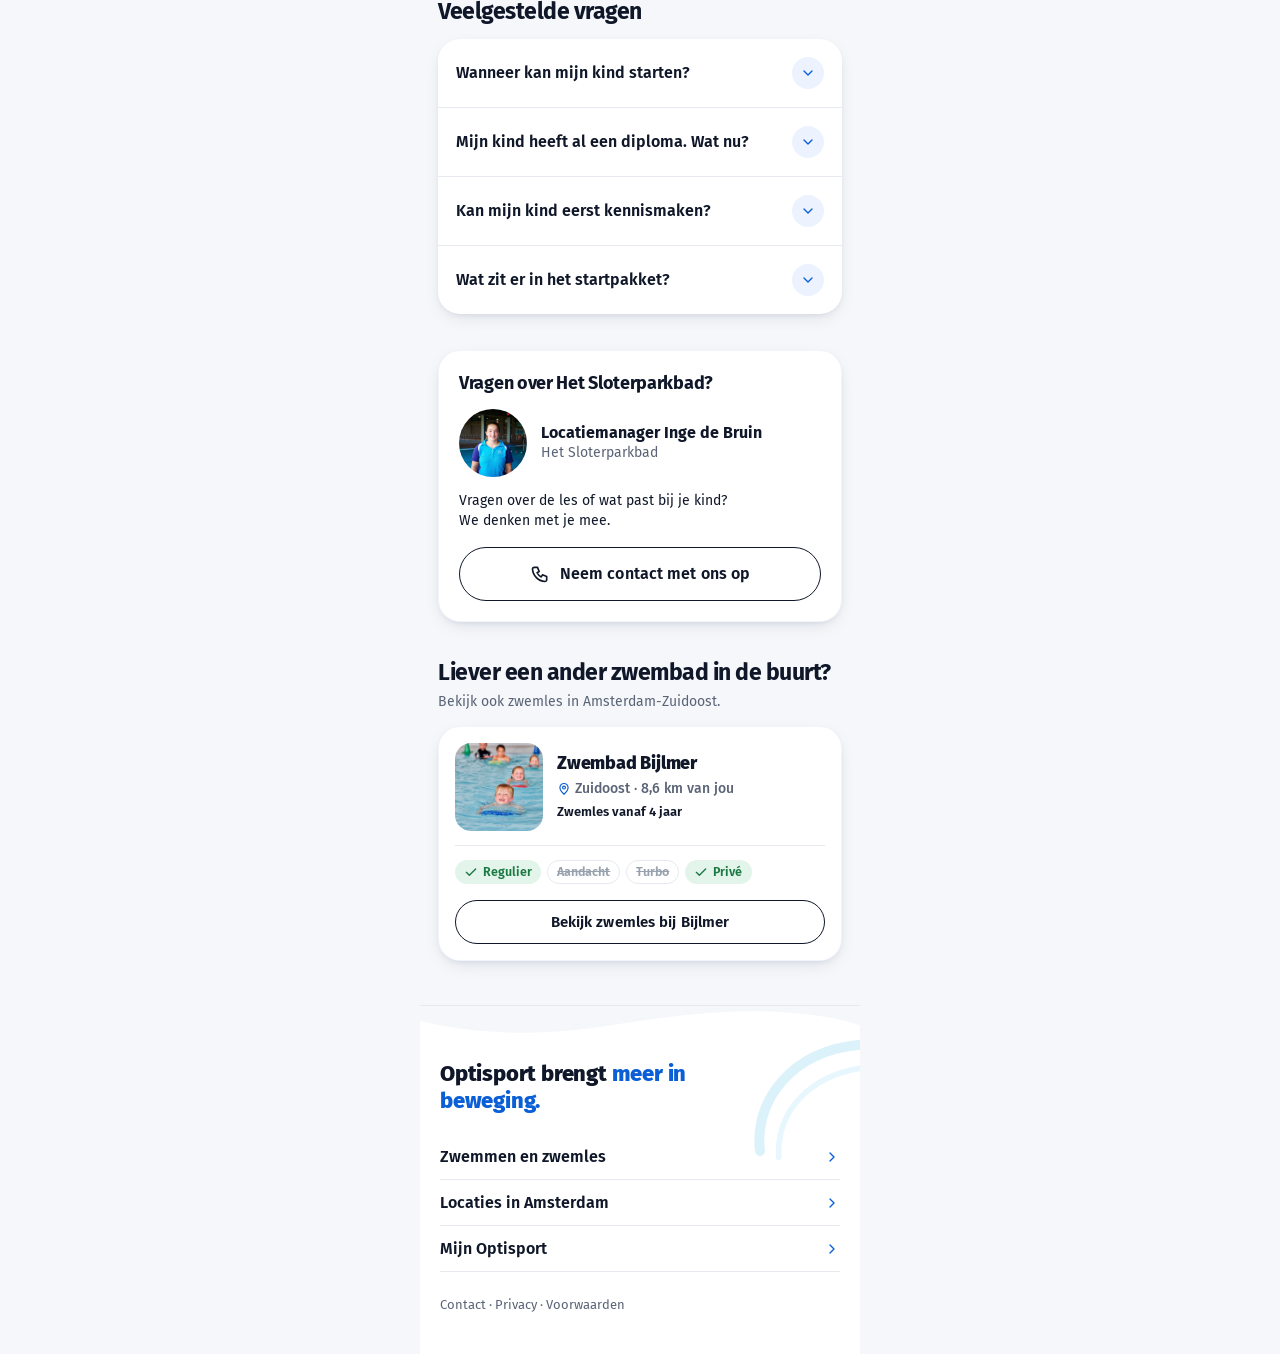
==== commit 0ae995ae: "Figma-updates: voorkeuren-chips, app-kaart 06, pijl 02 Co-Authored-By: Claude Opus 5.5 <noreply@anth" ====
--- a/screens/02-sloterparkbad.html
+++ b/screens/02-sloterparkbad.html
@@ -293,7 +293,7 @@
 
   <div class="wrap">
     <p class="other">Komen deze dagen niet uit? Bekijk een zwembad met andere lesdagen.</p>
-    <a class="link" href="01-zwemles-amsterdam.html"><span>Bekijk baden met andere lesdagen</span><img src="../assets/c2886.svg" width="16" height="16" alt=""></a>
+    <a class="link" href="01-zwemles-amsterdam.html"><span>Bekijk baden met andere lesdagen</span></a>
 
     <!-- Zed & Sop -->
     <section class="zed">
